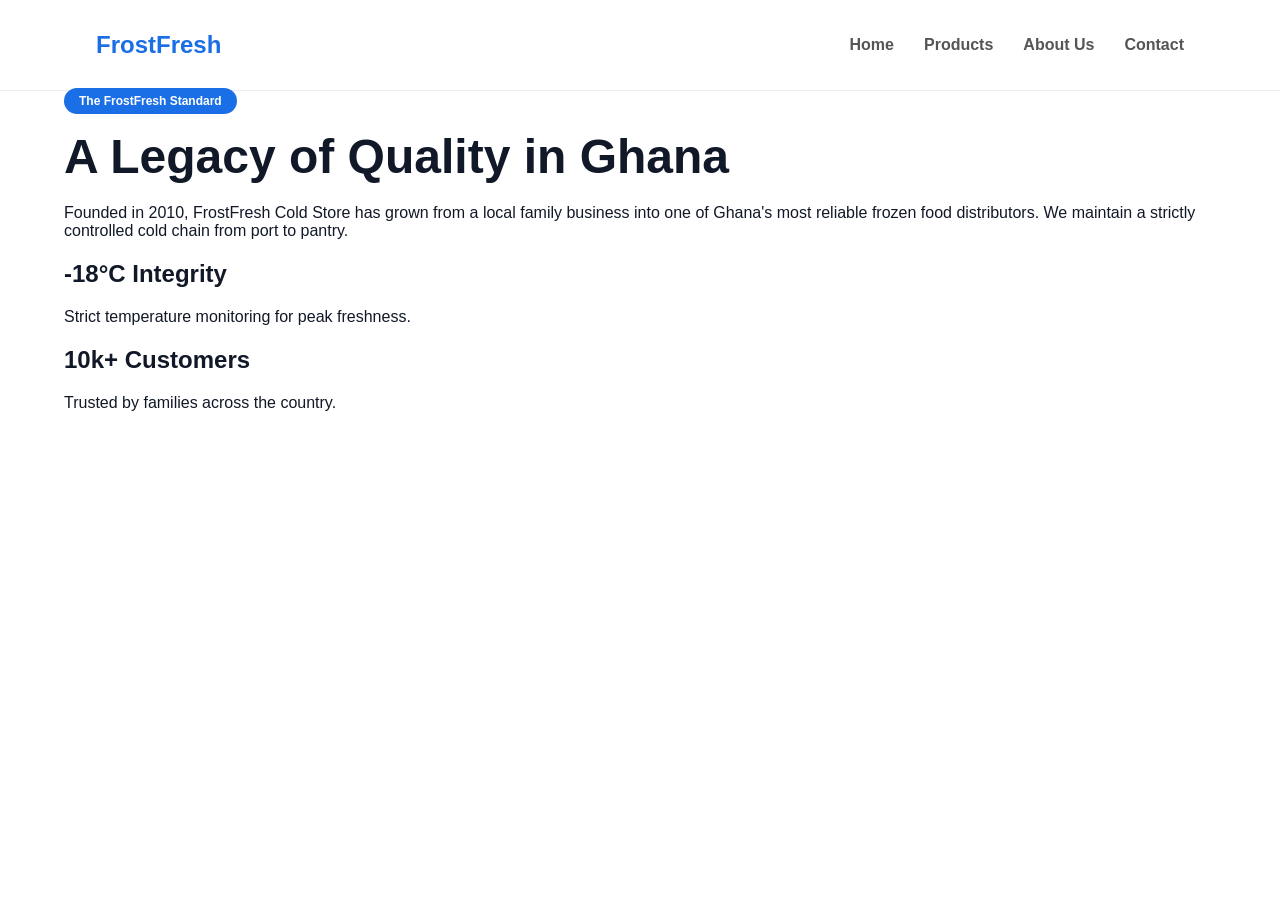
==== about.html @ 5e048ca2 "FrostFresh files" ====
<!DOCTYPE html>
<html lang="en">

<head>
    <meta charset="UTF-8">
    <title>About Us | FrostFresh</title>
    <link rel="stylesheet" href="styles.css">
</head>

<body>
    <nav>
        <div class="logo">FrostFresh</div>
        <ul>
            <li><a href="index.html">Home</a></li>
            <li><a href="products.html">Products</a></li>
            <li><a href="about.html">About Us</a></li>
            <li><a href="contact.html">Contact</a></li>
        </ul>
    </nav>

    <div class="container content-page">
        <span class="badge">The FrostFresh Standard</span>
        <h1>A Legacy of Quality in Ghana</h1>
        <p>Founded in 2010, FrostFresh Cold Store has grown from a local family business into one of Ghana's most
            reliable frozen food distributors. We maintain a strictly controlled cold chain from port to pantry.</p>

        <div class="about-stats">
            <div class="stat-item">
                <h2>-18°C Integrity</h2>
                <p>Strict temperature monitoring for peak freshness.</p>
            </div>
            <div class="stat-item">
                <h2>10k+ Customers</h2>
                <p>Trusted by families across the country.</p>
            </div>
        </div>
    </div>
</body>

</html>
---- styles.css ----
/* Variables & Reset */
:root {
  --blue: #1a6ee6;
  --text: #111827;
  --light: #f9fafb;
}
body {
  font-family: "Inter", sans-serif;
  margin: 0;
  color: var(--text);
  background: white;
}
.container {
  width: 85%;
  margin: auto;
}

/* Navigation */
nav {
  display: flex;
  justify-content: space-between;
  padding: 20px 7.5%;
  align-items: center;
  border-bottom: 1px solid #eee;
}
.logo {
  font-size: 24px;
  font-weight: 800;
  color: var(--blue);
}
nav ul {
  display: flex;
  list-style: none;
  gap: 30px;
}
nav a {
  text-decoration: none;
  color: #555;
  font-weight: 600;
}

/* Hero Section */
.hero {
  background: #e8f1fd;
  padding: 80px 0;
}
.hero-flex {
  display: flex;
  align-items: center;
  gap: 50px;
}
.hero-text {
  flex: 1;
}
.hero-image {
  flex: 1;
}
.hero-image img {
  width: 100%;
  border-radius: 20px;
  box-shadow: 0 10px 30px rgba(0, 0, 0, 0.1);
}
.badge {
  background: var(--blue);
  color: white;
  padding: 6px 15px;
  border-radius: 20px;
  font-size: 12px;
  font-weight: bold;
}
h1 {
  font-size: 48px;
  margin: 20px 0;
}

/* Buttons */
.btn-primary {
  background: var(--blue);
  color: white;
  padding: 15px 30px;
  text-decoration: none;
  border-radius: 8px;
  display: inline-block;
  font-weight: bold;
}
.btn-secondary {
  border: 2px solid var(--blue);
  color: var(--blue);
  padding: 13px 30px;
  text-decoration: none;
  border-radius: 8px;
  display: inline-block;
  font-weight: bold;
  margin-left: 10px;
}

/* Specialties & Shop */
.specialties {
  padding: 80px 0;
  text-align: center;
}
.specialty-grid {
  display: flex;
  gap: 20px;
  margin-top: 40px;
}
.spec-card {
  flex: 1;
  border: 1px solid #eee;
  border-radius: 15px;
  overflow: hidden;
  padding-bottom: 20px;
}
.spec-card img {
  width: 100%;
  height: 250px;
  object-fit: cover;
}

.product-grid {
  display: grid;
  grid-template-columns: repeat(auto-fit, minmax(250px, 1fr));
  gap: 25px;
  padding-bottom: 50px;
}
.p-card {
  border: 1px solid #eee;
  border-radius: 12px;
  overflow: hidden;
  background: var(--light);
}
.p-card img {
  width: 100%;
  height: 200px;
  object-fit: cover;
}
.p-info {
  padding: 20px;
  text-align: center;
}
.price {
  color: var(--blue);
  font-weight: 800;
  font-size: 20px;
}
.p-info button {
  background: #25d366;
  color: white;
  border: none;
  width: 100%;
  padding: 10px;
  border-radius: 5px;
  cursor: pointer;
  font-weight: bold;
  margin-top: 10px;
}

.whatsapp-btn {
  position: fixed;
  bottom: 20px;
  right: 20px;
  background: #25d366;
  color: white;
  padding: 15px 25px;
  border-radius: 50px;
  text-decoration: none;
  font-weight: bold;
}

/* Product Badge */
.p-card {
  position: relative;
}
.p-badge {
  position: absolute;
  top: 10px;
  left: 10px;
  background: rgba(26, 110, 230, 0.9);
  color: white;
  padding: 4px 10px;
  border-radius: 4px;
  font-size: 10px;
  font-weight: bold;
}

/* Wholesale Section Mobile Fix */
@media (max-width: 768px) {
  .hero-flex {
    flex-direction: column;
    text-align: center;
  }
  .hero-text h1 {
    font-size: 32px;
  }
  .specialty-grid {
    flex-direction: column;
  }
}

.contact-grid {
  display: grid;
  grid-template-columns: repeat(auto-fit, minmax(250px, 1fr));
  gap: 30px;
  margin-top: 30px;
}

.contact-info h3,
.hours-info h3,
.location-info h3 {
  color: #1a6ee6;
  margin-bottom: 15px;
  font-size: 20px;
}

.contact-info p {
  margin-bottom: 10px;
}

/* This centers your content and adds a 20px gap on the left and right */
.container {
  width: 90%; /* Uses 90% of the screen width */
  max-width: 1200px; /* Stops it from getting too wide on big monitors */
  margin: 0 auto; /* Centers the container */
  padding: 0 20px; /* The "Secret Sauce": Adds space inside the edges */
}

/* Add extra space to the top and bottom of the section */
.content-section {
  padding: 60px 0;
}

/* Ensure the grid doesn't break the edges on small phones */
.contact-grid {
  display: flex;
  flex-wrap: wrap;
  gap: 30px;
  margin-top: 30px;
}

.contact-info,
.hours-info {
  flex: 1;
  min-width: 250px; /* Forces them to stack on mobile instead of squishing */
}
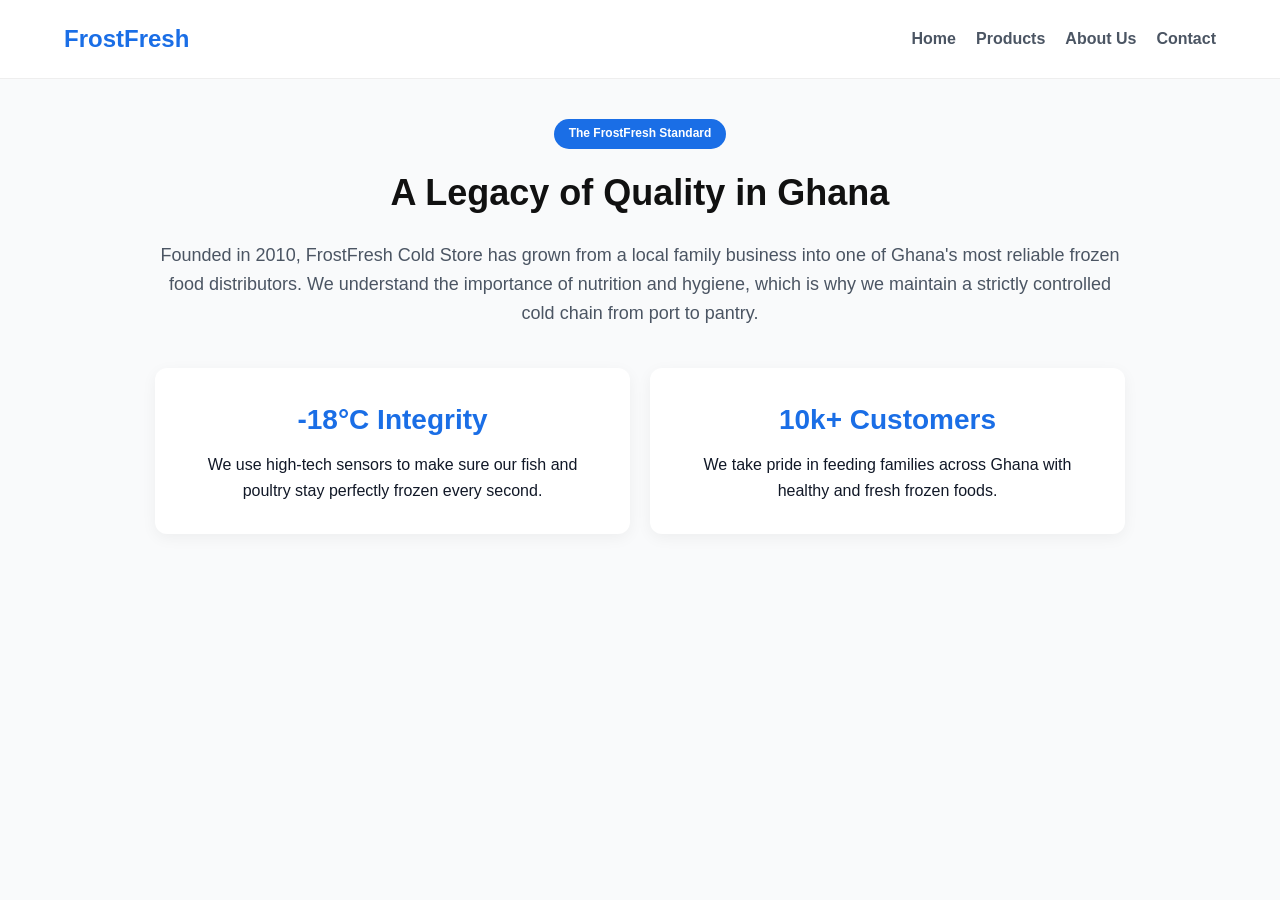
==== commit 07316bcc: "About Page Mobile Responsive Made the about page Mobile Responsive." ====
--- a/about.html
+++ b/about.html
@@ -3,13 +3,139 @@
 
 <head>
     <meta charset="UTF-8">
-    <title>About Us | FrostFresh</title>
-    <link rel="stylesheet" href="styles.css">
+    <meta name="viewport" content="width=device-width, initial-scale=1.0">
+    <title>About Us | FrostFresh Cold Store</title>
+
+    <style>
+        /* 1. Reset and Base Styles */
+        * {
+            box-sizing: border-box;
+            margin: 0;
+            padding: 0;
+        }
+
+        body {
+            font-family: 'Segoe UI', Tahoma, Geneva, Verdana, sans-serif;
+            line-height: 1.6;
+            color: #111827;
+            background-color: #F9FAFB;
+        }
+
+        /* 2. Responsive Container - Keeps text away from edges */
+        .container {
+            width: 90%;
+            max-width: 1000px;
+            margin: 0 auto;
+            padding: 40px 15px;
+        }
+
+        /* 3. Navigation */
+        nav {
+            background: white;
+            padding: 20px 5%;
+            display: flex;
+            justify-content: space-between;
+            align-items: center;
+            border-bottom: 1px solid #eee;
+        }
+
+        .logo {
+            font-size: 24px;
+            font-weight: 800;
+            color: #1A6EE6;
+            text-decoration: none;
+        }
+
+        nav ul {
+            display: flex;
+            list-style: none;
+            gap: 20px;
+        }
+
+        nav a {
+            text-decoration: none;
+            color: #4B5563;
+            font-weight: 600;
+        }
+
+        /* 4. About Content Layout */
+        .about-header {
+            text-align: center;
+            margin-bottom: 40px;
+        }
+
+        .badge {
+            background: #1A6EE6;
+            color: white;
+            padding: 5px 15px;
+            border-radius: 20px;
+            font-size: 12px;
+            font-weight: bold;
+            display: inline-block;
+            margin-bottom: 15px;
+        }
+
+        h1 {
+            font-size: 36px;
+            color: #111;
+            margin-bottom: 20px;
+        }
+
+        .main-text {
+            font-size: 18px;
+            color: #4B5563;
+            margin-bottom: 40px;
+        }
+
+        /* 5. Responsive Stats Grid */
+        .stats-grid {
+            display: flex;
+            flex-wrap: wrap;
+            /* This lets boxes stack on phones */
+            gap: 20px;
+            margin-top: 30px;
+        }
+
+        .stat-box {
+            flex: 1;
+            min-width: 280px;
+            /* Forces stacking if screen is narrow */
+            background: white;
+            padding: 30px;
+            border-radius: 12px;
+            box-shadow: 0 4px 15px rgba(0, 0, 0, 0.05);
+            text-align: center;
+        }
+
+        .stat-box h2 {
+            color: #1A6EE6;
+            font-size: 28px;
+            margin-bottom: 10px;
+        }
+
+        /* 6. Mobile Fixes */
+        @media (max-width: 600px) {
+            nav {
+                flex-direction: column;
+                gap: 15px;
+            }
+
+            h1 {
+                font-size: 28px;
+            }
+
+            .container {
+                width: 95%;
+                padding: 20px 10px;
+            }
+        }
+    </style>
 </head>
 
 <body>
+
     <nav>
-        <div class="logo">FrostFresh</div>
+        <a href="index.html" class="logo">FrostFresh</a>
         <ul>
             <li><a href="index.html">Home</a></li>
             <li><a href="products.html">Products</a></li>
@@ -18,23 +144,27 @@
         </ul>
     </nav>
 
-    <div class="container content-page">
-        <span class="badge">The FrostFresh Standard</span>
-        <h1>A Legacy of Quality in Ghana</h1>
-        <p>Founded in 2010, FrostFresh Cold Store has grown from a local family business into one of Ghana's most
-            reliable frozen food distributors. We maintain a strictly controlled cold chain from port to pantry.</p>
+    <div class="container">
+        <div class="about-header">
+            <span class="badge">The FrostFresh Standard</span>
+            <h1>A Legacy of Quality in Ghana</h1>
+            <p class="main-text">Founded in 2010, FrostFresh Cold Store has grown from a local family business into one
+                of Ghana's most reliable frozen food distributors. We understand the importance of nutrition and
+                hygiene, which is why we maintain a strictly controlled cold chain from port to pantry.</p>
+        </div>
 
-        <div class="about-stats">
-            <div class="stat-item">
+        <div class="stats-grid">
+            <div class="stat-box">
                 <h2>-18°C Integrity</h2>
-                <p>Strict temperature monitoring for peak freshness.</p>
+                <p>We use high-tech sensors to make sure our fish and poultry stay perfectly frozen every second.</p>
             </div>
-            <div class="stat-item">
+            <div class="stat-box">
                 <h2>10k+ Customers</h2>
-                <p>Trusted by families across the country.</p>
+                <p>We take pride in feeding families across Ghana with healthy and fresh frozen foods.</p>
             </div>
         </div>
     </div>
+
 </body>
 
 </html>
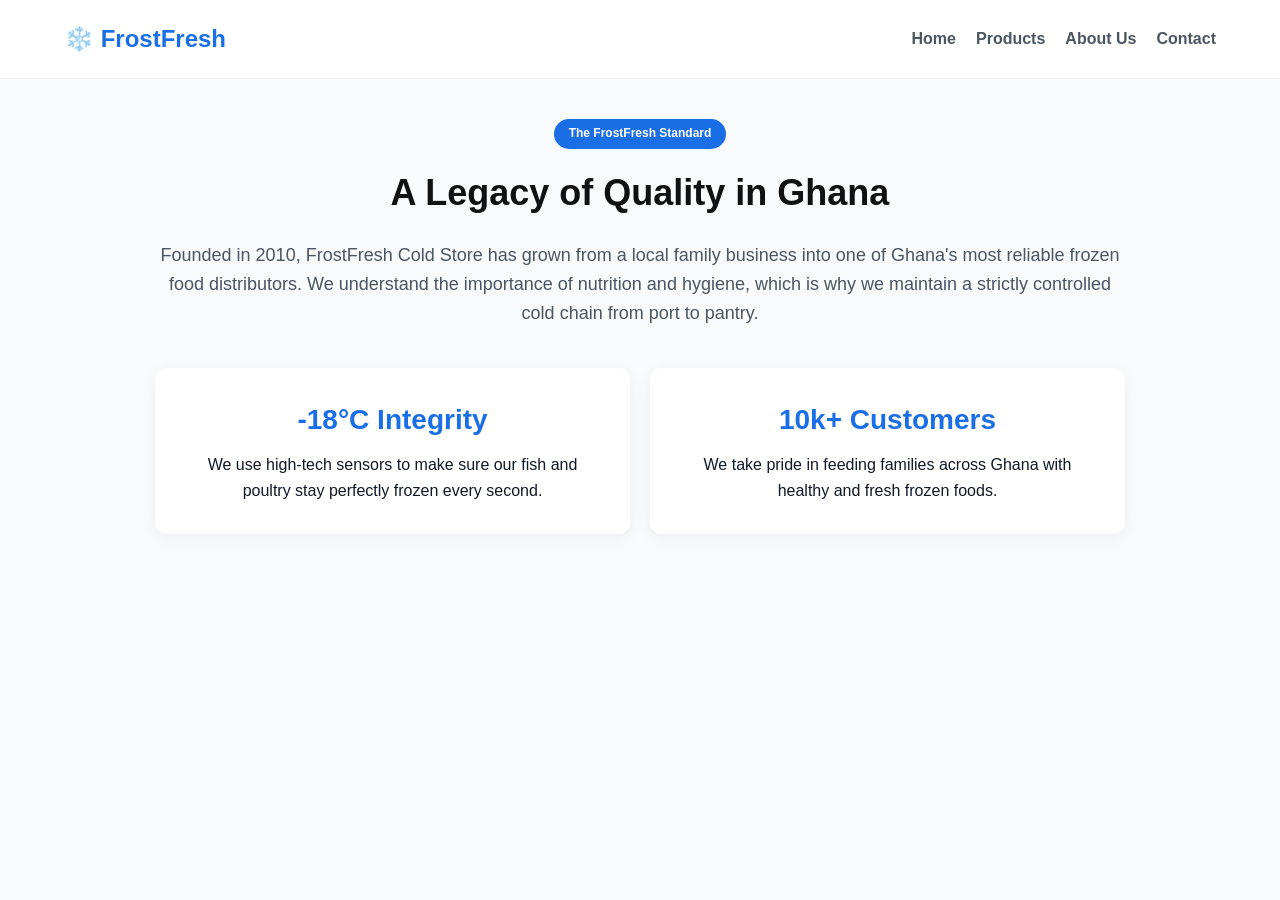
==== commit 3397668c: "Logo for FrostFresh Added to the name Added a logo to the FrostFresh name in Home page, products pag" ====
--- a/about.html
+++ b/about.html
@@ -135,7 +135,7 @@
 <body>
 
     <nav>
-        <a href="index.html" class="logo">FrostFresh</a>
+        <a href="index.html" class="logo">❄️ FrostFresh</a>
         <ul>
             <li><a href="index.html">Home</a></li>
             <li><a href="products.html">Products</a></li>
